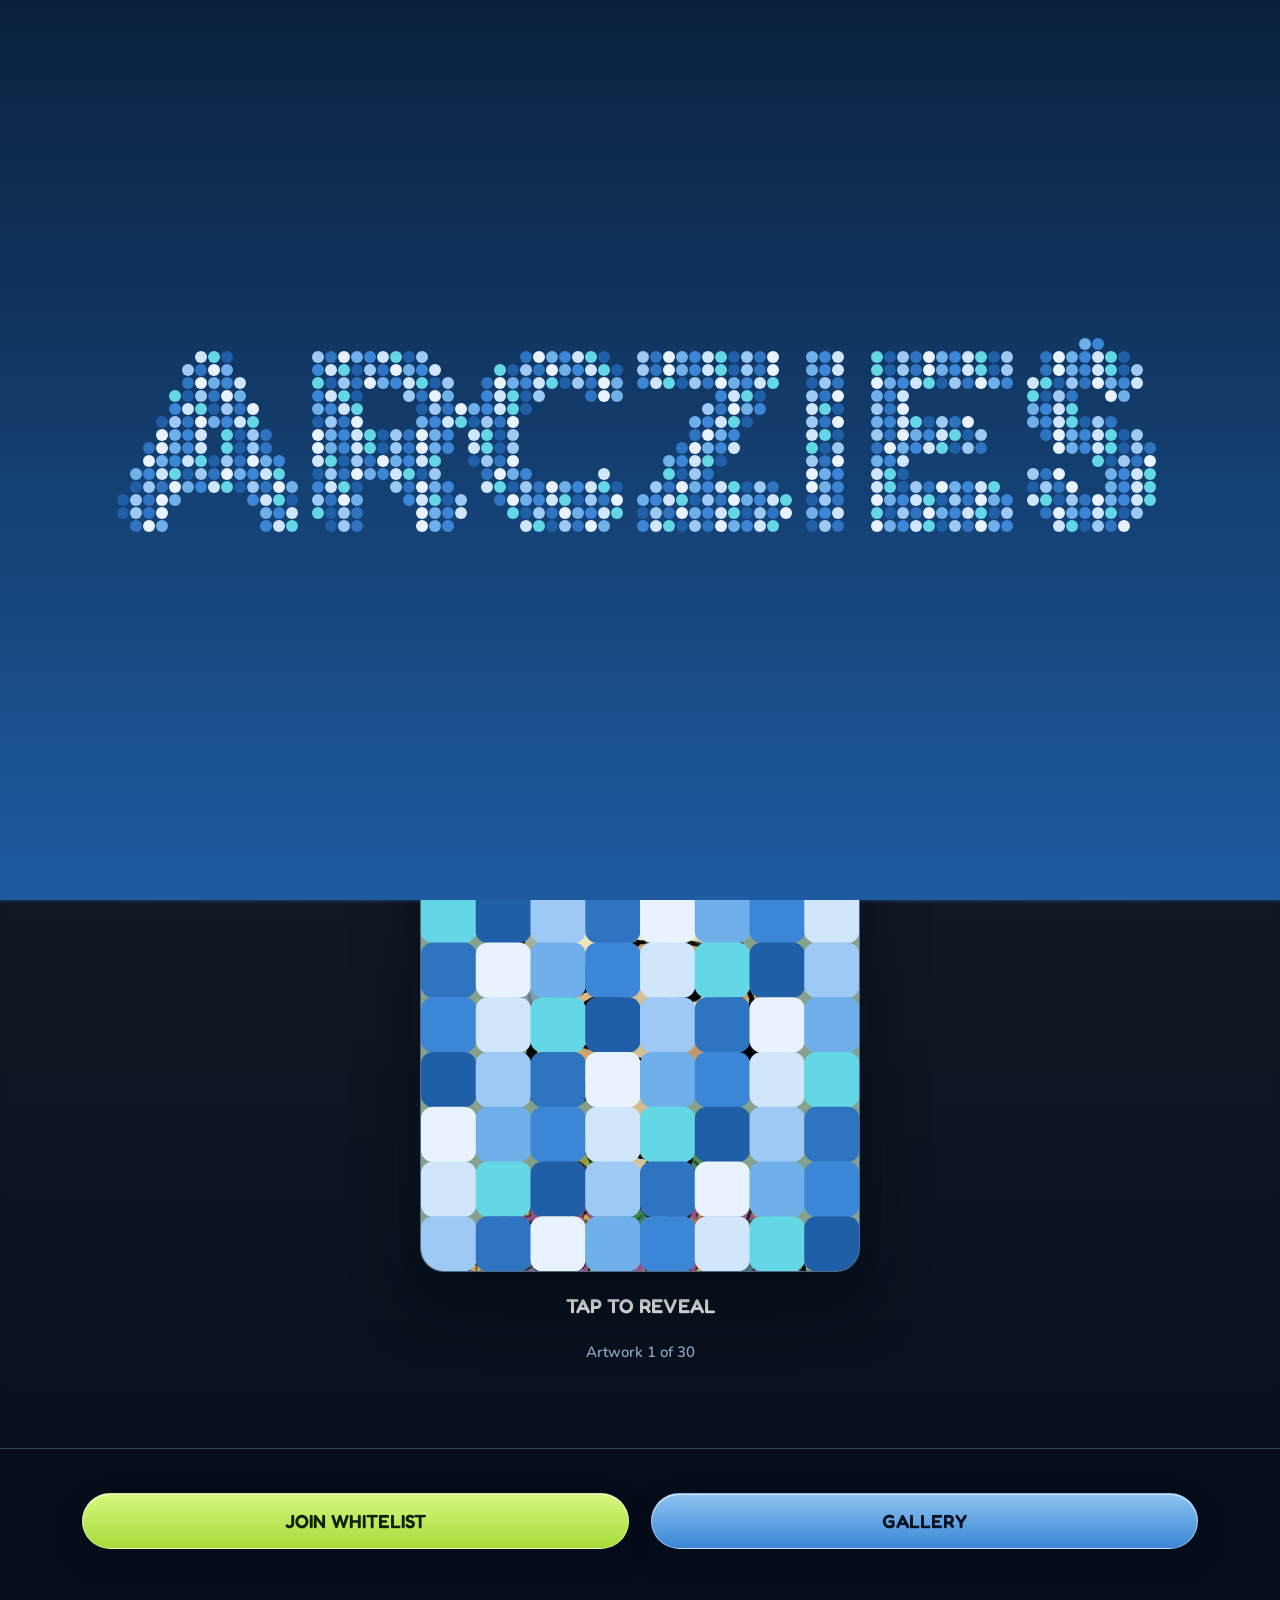
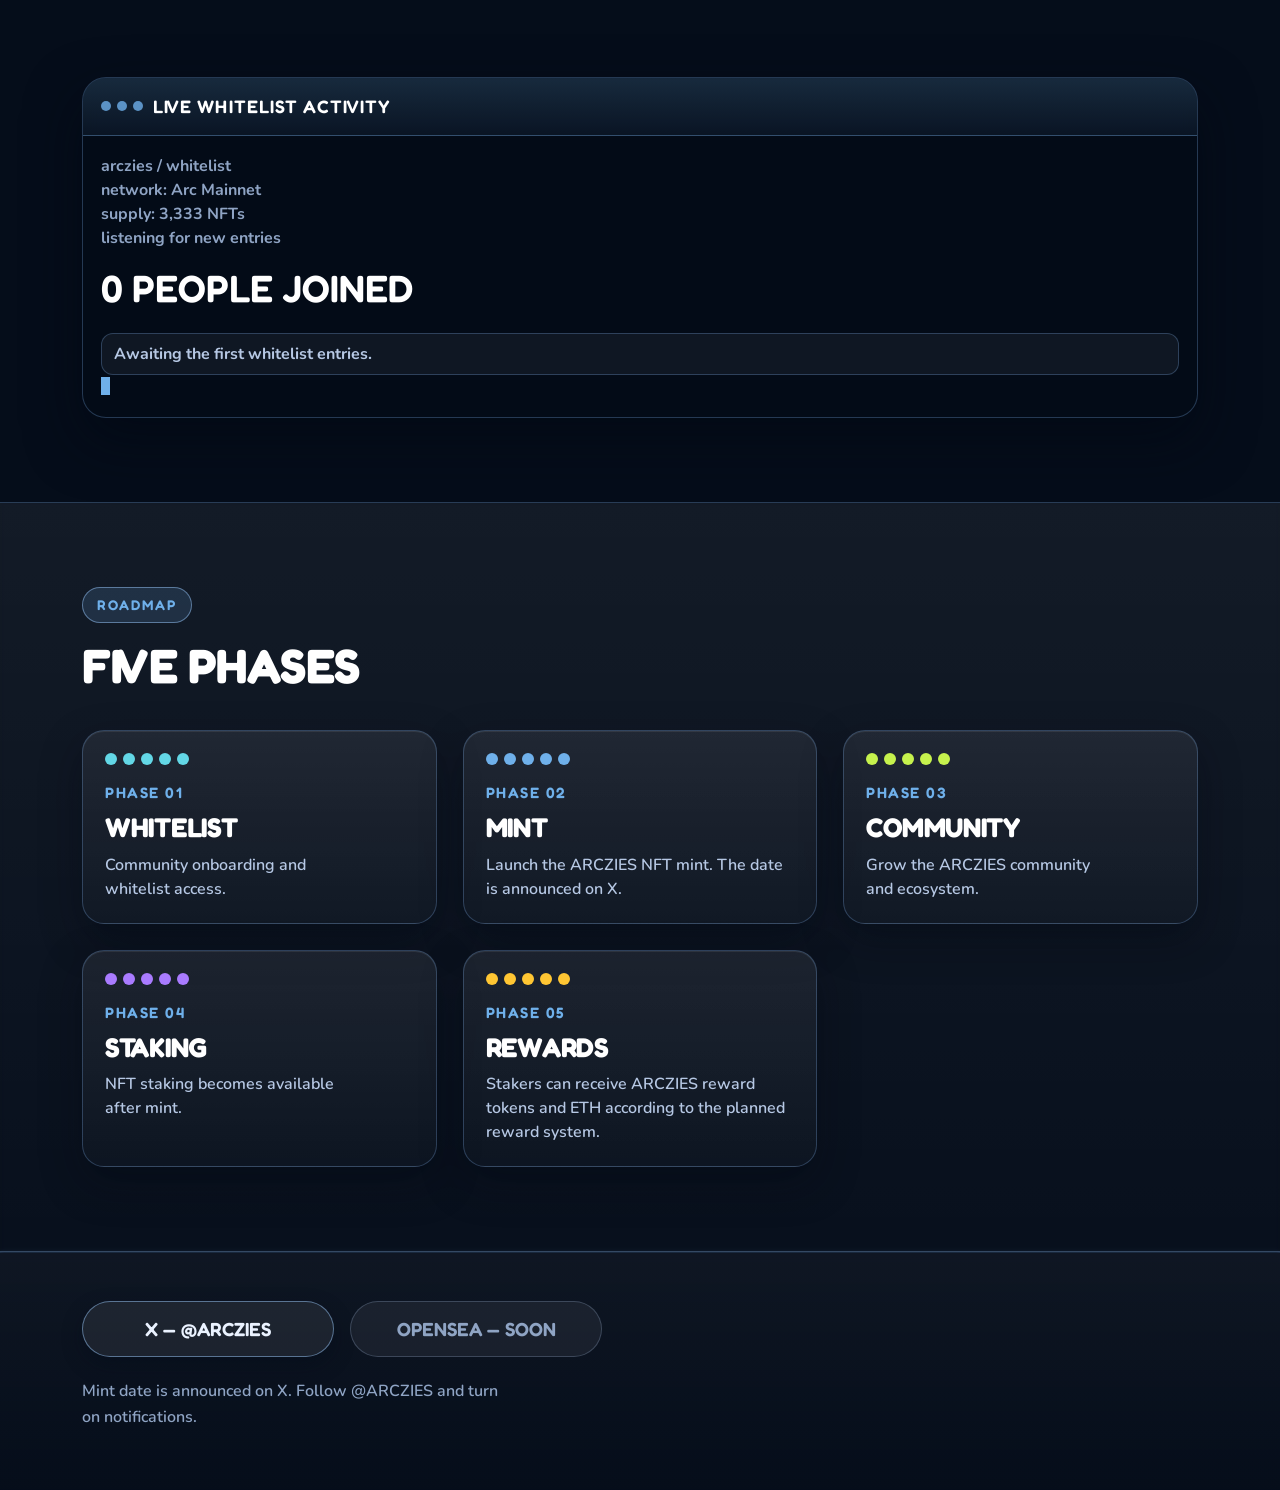
==== index.html @ 2c21be5a "Add files via upload" ====
<!DOCTYPE html>
<html lang="en">
<head>
<meta charset="utf-8">
<meta name="viewport" content="width=device-width, initial-scale=1">
<title>ARCZIES — 3,333 NFTs on Arc Mainnet</title>
<meta name="description" content="ARCZIES is a 3,333-piece hand-drawn character NFT collection on Arc Mainnet. Join the whitelist before mint.">
<meta property="og:title" content="ARCZIES — 3,333 NFTs on Arc Mainnet">
<meta property="og:description" content="A 3,333-piece hand-drawn character NFT collection on Arc Mainnet. Whitelist open now.">
<meta property="og:type" content="website">
<meta name="twitter:card" content="summary_large_image">
<meta name="twitter:title" content="ARCZIES — 3,333 NFTs on Arc Mainnet">
<meta name="twitter:description" content="A 3,333-piece hand-drawn character NFT collection on Arc Mainnet. Whitelist open now.">
<link rel="icon" href="assets/icons/favicon.svg" type="image/svg+xml">
<link rel="preconnect" href="https://fonts.googleapis.com">
<link rel="preconnect" href="https://fonts.gstatic.com" crossorigin>
<link href="https://fonts.googleapis.com/css2?family=Fredoka:wght@500;600;700&family=Nunito:wght@600;700;800&display=swap" rel="stylesheet">
<link rel="stylesheet" href="css/style.css">
</head>
<body data-base="">

<div id="intro" aria-hidden="true"><canvas></canvas></div>

<header class="topbar">
  <span class="brand"><img class="arc-logo" src="assets/images/arc-logo.png" width="400" height="400" alt="" style="width:26px">ARCZIES</span>
  <button class="menu-btn" id="menu-btn" type="button" aria-expanded="false" aria-controls="menu-panel" aria-label="Open menu">
    <span></span><span></span><span></span>
  </button>
</header>
<div class="rainbow-strip" aria-hidden="true"><i></i><i></i><i></i><i></i><i></i><i></i><i></i></div>

<div class="menu-panel" id="menu-panel" role="dialog" aria-modal="true" aria-label="Site menu">
  <div class="menu-card">
    <header>
      <span>MENU</span>
      <button class="menu-close" id="menu-close" type="button">CLOSE</button>
    </header>
    <nav class="menu-list">
      <a class="menu-link" href="whitelist/">WHITELIST <span class="tag">OPEN</span></a>
      <a class="menu-link" href="gallery/">GALLERY <span class="tag">VIEW</span></a>
      <a class="menu-link menu-link--locked" id="menu-staking" href="staking/">STAKING <span class="tag">LOCKED</span></a>
    </nav>
  </div>
</div>

<main>
  <!-- HERO / PROJECT INFO -->
  <section class="section hero">
    <div class="wrap">
      <p class="eyebrow">HAND-DRAWN CHARACTER NFTS</p>
      <img class="arc-logo arc-logo--hero" src="assets/images/arc-logo.png" width="400" height="400" alt="Arc network logo">
      <h1 class="h1">ARCZIES</h1>
      <p class="body-text lede">3,333 hand-drawn characters living on Arc Mainnet. Whitelist is open now — complete four social tasks and submit your wallet before mint.</p>

      <div class="info-grid">
        <div class="info-cell"><div class="k">Collection</div><div class="v">ARCZIES</div></div>
        <div class="info-cell"><div class="k">Supply</div><div class="v">3,333 NFTs</div></div>
        <div class="info-cell"><div class="k">Network</div><div class="v arc-chip"><img class="arc-logo" src="assets/images/arc-logo.png" width="400" height="400" alt="Arc network logo"><span>Arc Mainnet</span></div></div>
        <div class="info-cell"><div class="k">Category</div><div class="v">NFT Collection</div></div>
      </div>
    </div>
  </section>

  <!-- NFT REVEAL -->
  <section class="section band band--cyan">
    <div class="wrap">
      <div class="reveal-wrap">
        <p class="eyebrow" style="margin-bottom:0">MEET AN ARCZIE</p>
        <button class="reveal-stage" id="reveal-stage" type="button" aria-label="Reveal an ARCZIES artwork">
          <img id="reveal-img" alt="ARCZIES character artwork">
          <canvas id="reveal-canvas" aria-hidden="true"></canvas>
        </button>
        <p class="reveal-hint" id="reveal-hint">TAP TO REVEAL</p>
        <p class="reveal-count" id="reveal-count"></p>
      </div>
    </div>
  </section>

  <!-- MAIN ACTIONS -->
  <section class="section section--tight">
    <div class="wrap">
      <div class="btn-row">
        <a class="btn btn--purple" href="whitelist/">JOIN WHITELIST</a>
        <a class="btn" href="gallery/">GALLERY</a>
      </div>
    </div>
  </section>

  <!-- LIVE TERMINAL -->
  <section class="section">
    <div class="wrap">
      <div class="terminal">
        <div class="terminal__bar">
          <span class="dots" aria-hidden="true"><i></i><i></i><i></i></span>
          <span>LIVE WHITELIST ACTIVITY</span>
        </div>
        <div class="terminal__body" id="terminal-body">
          <div id="term-boot"></div>
          <p class="terminal__count" id="term-count" role="status">0 PEOPLE JOINED</p>
          <ul class="terminal__feed" id="term-feed"></ul>
          <span class="caret" aria-hidden="true"></span>
        </div>
      </div>
    </div>
  </section>

  <!-- ROADMAP -->
  <section class="section band band--lime">
    <div class="wrap">
      <p class="eyebrow">ROADMAP</p>
      <h2 class="h2" style="margin-bottom:clamp(24px,4vw,38px)">FIVE PHASES</h2>

      <div class="roadmap-grid">
        <article class="phase">
          <div class="phase__blocks" aria-hidden="true"><i></i><i></i><i></i><i></i><i></i></div>
          <p class="phase__no">PHASE 01</p>
          <h3 class="phase__title">WHITELIST</h3>
          <p class="phase__text">Community onboarding and whitelist access.</p>
        </article>
        <article class="phase">
          <div class="phase__blocks" aria-hidden="true"><i></i><i></i><i></i><i></i><i></i></div>
          <p class="phase__no">PHASE 02</p>
          <h3 class="phase__title">MINT</h3>
          <p class="phase__text">Launch the ARCZIES NFT mint. The date is announced on X.</p>
        </article>
        <article class="phase">
          <div class="phase__blocks" aria-hidden="true"><i></i><i></i><i></i><i></i><i></i></div>
          <p class="phase__no">PHASE 03</p>
          <h3 class="phase__title">COMMUNITY</h3>
          <p class="phase__text">Grow the ARCZIES community and ecosystem.</p>
        </article>
        <article class="phase">
          <div class="phase__blocks" aria-hidden="true"><i></i><i></i><i></i><i></i><i></i></div>
          <p class="phase__no">PHASE 04</p>
          <h3 class="phase__title">STAKING</h3>
          <p class="phase__text">NFT staking becomes available after mint.</p>
        </article>
        <article class="phase">
          <div class="phase__blocks" aria-hidden="true"><i></i><i></i><i></i><i></i><i></i></div>
          <p class="phase__no">PHASE 05</p>
          <h3 class="phase__title">REWARDS</h3>
          <p class="phase__text">Stakers can receive ARCZIES reward tokens and ETH according to the planned reward system.</p>
        </article>
      </div>
    </div>
  </section>
</main>

<footer class="footer">
  <div class="wrap">
    <div class="footer__links">
      <a class="btn btn--ghost" data-link="x-profile" href="https://x.com/ARCZIES" target="_blank" rel="noopener">X — @ARCZIES</a>
      <a class="btn btn--ghost" data-link="opensea" href="#" role="button" aria-disabled="true">OPENSEA — SOON</a>
    </div>
    <p class="footer__note">Mint date is announced on X. Follow @ARCZIES and turn on notifications.</p>
  </div>
</footer>

<div id="toast-layer" aria-live="polite"></div>
<script src="js/main.js"></script>
</body>
</html>
---- css/style.css ----
/* ==========================================================================
   ARCZIES — Arc-inspired navy/blue design system
   ========================================================================== */

:root{
  /* Arc network blues (sampled from the Arc reference) */
  --navy-900:#050d1a;
  --navy-800:#08172c;
  --navy-700:#0a2342;
  --navy-600:#0e3157;
  --navy-500:#14427a;
  --blue-400:#1f5fa8;
  --blue-300:#3b86d6;
  --blue-200:#6fb0ea;

  --ink:#eaf2ff;
  --ink-soft:#b6c8e4;
  --ink-dim:#8fa4c4;

  --panel:rgba(10,29,54,.72);
  --edge:rgba(126,176,235,.28);
  --edge-strong:rgba(150,196,245,.5);

  --lime:#c6f24d;
  --pink:#ff7bb0;
  --cyan:#63d7e6;
  --sun:#ffc633;
  --tangerine:#ff8a3d;
  --grape:#a97bff;
  --tomato:#ff5b4a;
  --leaf:#4fc07a;

  --line:2px;
  --radius:20px;

  --font-display:"Fredoka","Baloo 2",system-ui,sans-serif;
  --font-body:"Nunito",system-ui,sans-serif;
}

*,*::before,*::after{box-sizing:border-box}
html{-webkit-text-size-adjust:100%}
html,body{margin:0;padding:0;max-width:100%;overflow-x:hidden}

html{
  background:var(--navy-900);
}

body{
  position:relative;
  min-height:100%;
  color:var(--ink);
  font-family:var(--font-body);
  font-size:17px;
  line-height:1.6;
  font-weight:600;
  background:
    radial-gradient(120% 70% at 50% 108%, rgba(111,176,234,.34) 0%, rgba(31,95,168,.18) 38%, rgba(10,35,66,0) 68%),
    radial-gradient(90% 55% at 12% -8%, rgba(20,66,122,.45) 0%, rgba(8,23,44,0) 62%),
    linear-gradient(180deg, var(--navy-900) 0%, var(--navy-800) 26%, var(--navy-700) 52%, var(--navy-600) 74%, var(--navy-500) 100%);
  background-attachment:fixed;
  background-repeat:no-repeat;
}

img{max-width:100%;display:block}

a{color:var(--blue-200);text-decoration:none}
a:hover{color:var(--ink)}

h1,h2,h3,h4{
  margin:0;
  font-family:var(--font-display);
  font-weight:700;
  line-height:1.1;
  letter-spacing:-.01em;
  color:#fff;
  text-wrap:pretty;
  overflow-wrap:break-word;
}
p{margin:0;text-wrap:pretty;overflow-wrap:break-word}

:focus-visible{outline:var(--line) solid var(--blue-200);outline-offset:3px}

.sr-only{position:absolute;width:1px;height:1px;margin:-1px;padding:0;overflow:hidden;clip:rect(0 0 0 0);white-space:nowrap;border:0}

/* ---------- layout ---------- */

.wrap{width:100%;max-width:1180px;margin:0 auto;padding:0 clamp(16px,4vw,32px)}
.section{padding:clamp(40px,7vw,84px) 0}
.section--tight{padding:clamp(26px,4vw,44px) 0}

/* bands become soft depth layers rather than flat color blocks */
.band{
  border-top:1px solid var(--edge);
  border-bottom:1px solid var(--edge);
  background:linear-gradient(180deg, rgba(255,255,255,.05), rgba(255,255,255,.01));
  backdrop-filter:blur(2px);
}
.band--lime,.band--cyan,.band--sun,.band--pink{background:linear-gradient(180deg, rgba(255,255,255,.06), rgba(255,255,255,.015))}

.eyebrow{
  display:inline-block;
  font-family:var(--font-display);
  font-size:clamp(12px,2.6vw,14px);
  letter-spacing:.14em;
  text-transform:uppercase;
  background:rgba(111,176,234,.16);
  border:1px solid var(--edge-strong);
  color:var(--blue-200);
  padding:6px 14px;
  border-radius:999px;
  margin-bottom:16px;
}

.h1{font-size:clamp(40px,11vw,96px);line-height:.95}
.h2{font-size:clamp(26px,6vw,48px)}
.h3{font-size:clamp(19px,3.6vw,26px)}

.body-text{font-size:clamp(17px,2.4vw,21px);line-height:1.55;font-weight:600;color:var(--ink-soft)}

/* ---------- surface primitives ---------- */

.panel{
  background:var(--panel);
  border:1px solid var(--edge);
  border-radius:var(--radius);
  box-shadow:0 18px 44px rgba(3,10,22,.5), inset 0 1px 0 rgba(255,255,255,.07);
  padding:clamp(18px,3.4vw,30px);
  backdrop-filter:blur(8px);
}
.panel--grape{border-color:rgba(169,123,255,.4)}
.panel--ink{background:rgba(5,13,26,.8)}

.btn{
  display:inline-flex;
  align-items:center;
  justify-content:center;
  gap:10px;
  min-height:56px;
  width:100%;
  max-width:100%;
  padding:14px 20px;
  font-family:var(--font-display);
  font-size:clamp(15px,3.2vw,19px);
  line-height:1.25;
  text-align:center;
  color:#06121f;
  background:linear-gradient(180deg,#8ec4f2,#3b86d6);
  border:1px solid rgba(255,255,255,.4);
  border-radius:999px;
  box-shadow:0 10px 24px rgba(4,12,26,.45), inset 0 1px 0 rgba(255,255,255,.55);
  cursor:pointer;
  transition:transform .14s ease, box-shadow .14s ease, filter .14s ease;
  word-break:break-word;
}
.btn:hover{transform:translateY(-2px);box-shadow:0 14px 30px rgba(4,12,26,.55), inset 0 1px 0 rgba(255,255,255,.6);color:#06121f;filter:brightness(1.06)}
.btn:active{transform:translateY(0);box-shadow:0 6px 16px rgba(4,12,26,.5)}

.btn--purple{background:linear-gradient(180deg,#d7f77e,#a7db3c);color:#12210a}
.btn--purple:hover{color:#12210a}

.btn--ghost{
  background:rgba(255,255,255,.07);
  color:var(--ink);
  border:1px solid var(--edge-strong);
  box-shadow:0 8px 20px rgba(4,12,26,.35);
}
.btn--ghost:hover{color:#fff;background:rgba(255,255,255,.12)}

.btn--small{min-height:46px;font-size:clamp(13px,2.6vw,15px);padding:10px 16px}

.btn[disabled],.btn[aria-disabled="true"]{
  background:rgba(255,255,255,.06);
  color:var(--ink-dim);
  border-color:rgba(143,164,196,.3);
  box-shadow:none;
  cursor:not-allowed;
}
.btn[disabled]:hover,.btn[aria-disabled="true"]:hover{transform:none;color:var(--ink-dim);filter:none;box-shadow:none}

.btn-row{display:grid;gap:clamp(16px,3vw,22px);grid-template-columns:1fr}
@media (min-width:640px){.btn-row{grid-template-columns:1fr 1fr}}

.field{display:flex;flex-direction:column;gap:8px;margin-bottom:18px}
.field label{font-family:var(--font-display);font-size:clamp(14px,2.6vw,16px);letter-spacing:.02em;color:#fff}
.field input{
  width:100%;min-height:56px;padding:12px 16px;
  font-family:var(--font-body);font-size:17px;font-weight:700;
  color:var(--ink);background:rgba(4,12,24,.6);
  border:1px solid var(--edge);border-radius:14px;
}
.field input:focus{background:rgba(4,12,24,.8);outline:none;border-color:var(--blue-300);box-shadow:0 0 0 3px rgba(59,134,214,.25)}
.field input::placeholder{color:#7890b0;font-weight:600}
.field .hint{font-size:15px;line-height:1.4;color:var(--ink-dim)}
.field .err{font-size:16px;font-weight:700;color:#ff8f84}

/* accent strip — Arc blues with a single warm spark */
.rainbow-strip{display:flex;height:4px;width:100%}
.rainbow-strip i{flex:1}
.rainbow-strip i:nth-child(1){background:var(--navy-700)}
.rainbow-strip i:nth-child(2){background:var(--navy-600)}
.rainbow-strip i:nth-child(3){background:var(--navy-500)}
.rainbow-strip i:nth-child(4){background:var(--blue-400)}
.rainbow-strip i:nth-child(5){background:var(--blue-300)}
.rainbow-strip i:nth-child(6){background:var(--blue-200)}
.rainbow-strip i:nth-child(7){background:#cfe6fb}

/* ---------- Arc network logo ---------- */

.arc-logo{
  width:clamp(30px,5vw,42px);
  height:auto;
  aspect-ratio:1/1;
  object-fit:contain;
  flex:0 0 auto;
}
.arc-logo--hero{width:clamp(52px,8vw,72px);margin-bottom:14px}
.arc-chip{display:flex;align-items:center;gap:12px}

/* ---------- intro ---------- */

#intro{
  position:fixed;inset:0;z-index:9999;
  background:linear-gradient(180deg,var(--navy-900),var(--navy-600));
}
#intro canvas{display:block;width:100%;height:100%}
#intro.is-done{opacity:0;pointer-events:none;transition:opacity .4s ease}
body.intro-lock{overflow:hidden}

/* ---------- menu ---------- */

.topbar{
  position:sticky;top:0;z-index:60;
  display:flex;align-items:center;justify-content:space-between;gap:12px;
  padding:clamp(12px,2.4vw,18px) clamp(16px,4vw,32px);
  background:rgba(5,13,26,.72);
  border-bottom:1px solid var(--edge);
  backdrop-filter:blur(10px);
}
.brand{
  display:flex;align-items:center;gap:10px;
  font-family:var(--font-display);
  font-size:clamp(17px,3.4vw,22px);
  letter-spacing:.06em;
  color:#fff;
}
.brand:hover{color:#fff}
.menu-btn{
  display:flex;flex-direction:column;justify-content:center;gap:5px;
  padding:0 14px;width:auto;min-height:48px;
  background:rgba(255,255,255,.08);
  border:1px solid var(--edge-strong);
  border-radius:14px;
  cursor:pointer;
  transition:background .14s ease, transform .14s ease;
}
.menu-btn span{display:block;width:24px;height:3px;background:var(--ink);border-radius:4px}
.menu-btn:hover{background:rgba(255,255,255,.16);transform:translateY(-1px)}

.menu-panel{
  position:fixed;inset:0;z-index:200;display:none;
  background:rgba(3,9,18,.82);
  backdrop-filter:blur(6px);
  padding:clamp(16px,5vw,40px);overflow-y:auto;
}
.menu-panel.is-open{display:flex;align-items:flex-start;justify-content:center}
.menu-card{
  width:100%;max-width:420px;
  margin-top:clamp(20px,8vh,80px);
  background:linear-gradient(180deg,rgba(14,49,87,.96),rgba(8,23,44,.96));
  border:1px solid var(--edge-strong);
  border-radius:24px;
  box-shadow:0 30px 70px rgba(2,7,16,.6);
  overflow:hidden;
  animation:menuIn .2s ease both;
}
@keyframes menuIn{from{transform:translateY(-14px) scale(.98);opacity:0}to{transform:none;opacity:1}}
.menu-card header{
  display:flex;align-items:center;justify-content:space-between;gap:12px;
  padding:16px 18px;
  background:rgba(255,255,255,.06);
  border-bottom:1px solid var(--edge);
  font-family:var(--font-display);font-size:18px;letter-spacing:.1em;color:#fff;
}
.menu-close{
  background:rgba(255,255,255,.1);color:var(--ink);
  border:1px solid var(--edge-strong);border-radius:999px;
  font-family:var(--font-display);font-size:14px;padding:8px 14px;min-height:42px;
  cursor:pointer;width:auto;
}
.menu-close:hover{background:rgba(255,255,255,.2)}
.menu-list{display:flex;flex-direction:column;gap:14px;padding:18px}
.menu-link{
  display:flex;align-items:center;justify-content:space-between;gap:12px;
  width:100%;min-height:58px;padding:14px 18px;
  font-family:var(--font-display);font-size:clamp(17px,3.4vw,20px);
  background:rgba(255,255,255,.06);color:#fff;
  border:1px solid var(--edge);border-radius:16px;
  cursor:pointer;text-align:left;
  transition:transform .14s ease, background .14s ease, border-color .14s ease;
}
.menu-link:hover{color:#fff;transform:translateY(-2px);background:rgba(111,176,234,.18);border-color:var(--edge-strong)}
.menu-link .tag{font-family:var(--font-body);font-size:13px;font-weight:800;letter-spacing:.1em;color:var(--ink-dim)}
.menu-link--locked{background:rgba(255,255,255,.03);color:var(--ink-dim);border-color:rgba(143,164,196,.22)}
.menu-link--locked:hover{background:rgba(255,255,255,.05);color:var(--ink-dim);transform:none}

/* ---------- toast ---------- */

#toast-layer{
  position:fixed;z-index:900;left:0;right:0;bottom:0;
  display:flex;flex-direction:column;align-items:center;gap:10px;
  padding:clamp(12px,3vw,24px);pointer-events:none;
}
.toast{
  width:100%;max-width:520px;
  background:linear-gradient(180deg,rgba(14,49,87,.97),rgba(6,17,33,.97));
  color:var(--ink);
  border:1px solid var(--edge-strong);border-radius:18px;
  box-shadow:0 20px 50px rgba(2,7,16,.6);
  padding:14px 18px;font-size:16px;line-height:1.4;
  animation:toastIn .2s ease both;
}
.toast strong{font-family:var(--font-display);font-size:15px;display:block;margin-bottom:6px;color:var(--blue-200)}
.toast.is-out{animation:toastOut .22s ease both}
@keyframes toastIn{from{transform:translateY(14px);opacity:0}to{transform:none;opacity:1}}
@keyframes toastOut{to{transform:translateY(10px);opacity:0}}

/* ---------- hero / info ---------- */

.hero{padding-top:clamp(28px,5vw,58px)}
.hero .h1{margin-bottom:18px;text-shadow:0 8px 30px rgba(2,8,18,.5)}
.hero .lede{max-width:54ch}

.info-grid{
  display:grid;gap:clamp(14px,2.4vw,20px);
  grid-template-columns:repeat(auto-fit,minmax(min(100%,210px),1fr));
  margin-top:clamp(26px,4vw,40px);
}
.info-cell{
  border:1px solid var(--edge);border-radius:18px;
  padding:18px;
  background:linear-gradient(180deg,rgba(255,255,255,.07),rgba(255,255,255,.02));
  box-shadow:inset 0 1px 0 rgba(255,255,255,.08);
}
.info-cell .k{font-size:13px;font-weight:800;letter-spacing:.12em;text-transform:uppercase;color:var(--ink-dim);margin-bottom:8px}
.info-cell .v{font-family:var(--font-display);font-size:clamp(19px,3.6vw,24px);color:#fff}

/* ---------- NFT reveal ---------- */

.reveal-wrap{display:flex;flex-direction:column;align-items:center;gap:18px}
.reveal-stage{
  position:relative;width:100%;max-width:440px;aspect-ratio:1/1;
  border:1px solid var(--edge-strong);border-radius:24px;
  box-shadow:0 26px 60px rgba(2,8,18,.6), inset 0 1px 0 rgba(255,255,255,.1);
  background:rgba(4,12,24,.55);cursor:pointer;padding:0;overflow:hidden;
}
.reveal-stage img{
  position:absolute;inset:0;width:100%;height:100%;
  object-fit:contain;
}
.reveal-stage canvas{position:absolute;inset:0;width:100%;height:100%}
.reveal-hint{font-family:var(--font-display);font-size:clamp(16px,3.2vw,20px);text-align:center;color:#fff}
.reveal-count{font-size:15px;color:var(--ink-dim);text-align:center}

/* ---------- terminal ---------- */

.terminal{
  background:rgba(4,12,24,.7);
  border:1px solid var(--edge);border-radius:24px;
  box-shadow:0 22px 54px rgba(2,8,18,.55);
  overflow:hidden;
  backdrop-filter:blur(8px);
}
.terminal__bar{
  display:flex;align-items:center;gap:10px;flex-wrap:wrap;
  padding:14px 18px;
  background:linear-gradient(180deg,rgba(111,176,234,.18),rgba(111,176,234,.06));
  border-bottom:1px solid var(--edge);
  color:#fff;
  font-family:var(--font-display);font-size:clamp(15px,2.8vw,18px);letter-spacing:.06em;
}
.terminal__bar .dots{display:flex;gap:6px}
.terminal__bar .dots i{width:10px;height:10px;border-radius:50%;background:var(--blue-200);opacity:.8}
.terminal__bar span:not(.dots){white-space:nowrap}
.terminal__body{padding:18px;font-size:16px;line-height:1.5;color:var(--ink-soft)}
#term-boot{color:var(--ink-dim);font-weight:700}
.terminal__count{
  font-family:var(--font-display);
  font-size:clamp(22px,5.6vw,38px);
  color:#fff;margin:10px 0 16px;overflow-wrap:break-word;
}
.terminal__feed{list-style:none;margin:0;padding:0;display:flex;flex-direction:column;gap:8px}
.terminal__feed li{
  background:rgba(255,255,255,.05);border:1px solid var(--edge);border-radius:12px;
  padding:8px 12px;overflow-wrap:break-word;font-weight:700;color:var(--ink-soft);
}
.terminal__feed li b{font-family:var(--font-display);font-weight:700;color:var(--blue-200)}
.caret{display:inline-block;width:9px;height:18px;background:var(--blue-200);vertical-align:-3px;animation:blink 1s steps(2,end) infinite}
@keyframes blink{50%{opacity:0}}

/* ---------- roadmap ---------- */

.roadmap-grid{
  display:grid;gap:clamp(18px,3vw,26px);
  grid-template-columns:repeat(auto-fit,minmax(min(100%,270px),1fr));
}
.phase{
  background:linear-gradient(180deg,rgba(255,255,255,.07),rgba(255,255,255,.02));
  border:1px solid var(--edge);border-radius:22px;
  box-shadow:0 16px 40px rgba(2,8,18,.4), inset 0 1px 0 rgba(255,255,255,.08);
  padding:22px;opacity:0;transform:translateY(14px);
}
.phase.is-in{opacity:1;transform:none;transition:opacity .4s ease,transform .4s cubic-bezier(.2,1.3,.4,1)}
.phase__blocks{display:flex;gap:6px;margin-bottom:16px}
.phase__blocks i{width:12px;height:12px;border-radius:50%;background:var(--blue-300)}
.phase.is-in .phase__blocks i{animation:pop .4s cubic-bezier(.2,1.6,.4,1) both}
.phase__blocks i:nth-child(1){animation-delay:.03s}
.phase__blocks i:nth-child(2){animation-delay:.08s}
.phase__blocks i:nth-child(3){animation-delay:.13s}
.phase__blocks i:nth-child(4){animation-delay:.18s}
.phase__blocks i:nth-child(5){animation-delay:.23s}
@keyframes pop{from{transform:scale(0)}to{transform:scale(1)}}
.phase__no{font-family:var(--font-display);font-size:15px;letter-spacing:.1em;color:var(--blue-200);margin-bottom:8px}
.phase__title{font-size:clamp(21px,4vw,27px);margin-bottom:10px}
.phase__text{font-size:16px;line-height:1.5;color:var(--ink-soft)}
.phase:nth-child(5n+1) .phase__blocks i{background:var(--cyan)}
.phase:nth-child(5n+2) .phase__blocks i{background:var(--blue-200)}
.phase:nth-child(5n+3) .phase__blocks i{background:var(--lime)}
.phase:nth-child(5n+4) .phase__blocks i{background:var(--grape)}
.phase:nth-child(5n+5) .phase__blocks i{background:var(--sun)}

/* ---------- footer ---------- */

.footer{
  border-top:1px solid var(--edge);
  padding:clamp(28px,5vw,48px) 0 clamp(34px,6vw,60px);
  background:linear-gradient(180deg,rgba(255,255,255,.04),rgba(5,13,26,.5));
}
.footer__links{display:grid;gap:16px;grid-template-columns:1fr;max-width:520px}
@media (min-width:560px){.footer__links{grid-template-columns:1fr 1fr}}
.footer__note{font-size:16px;color:var(--ink-dim);margin-top:22px;max-width:52ch}

/* ---------- page header (sub pages) ---------- */

.page-head{
  display:flex;align-items:center;justify-content:space-between;gap:14px;flex-wrap:wrap;
  padding:clamp(16px,3vw,24px) 0;
}
.page-head .btn{width:auto}
.page-head .eyebrow{margin:0;white-space:nowrap}
@media (max-width:479px){.page-head .btn{width:100%}}

/* ---------- whitelist ---------- */

.progress{display:flex;gap:8px;flex-wrap:wrap;margin-bottom:10px}
.progress i{
  flex:1 1 36px;height:14px;border-radius:999px;
  background:rgba(255,255,255,.08);border:1px solid var(--edge);
}
.progress i.is-active{background:var(--blue-300);border-color:var(--blue-200)}
.progress i.is-done{background:var(--leaf);border-color:var(--leaf)}
.progress-label{font-size:16px;color:var(--ink-dim);margin-bottom:24px;font-weight:700}

.step{display:none}
.step.is-current{display:block}
.step__no{font-family:var(--font-display);font-size:15px;letter-spacing:.12em;color:var(--blue-200);margin-bottom:10px}
.step__title{font-size:clamp(24px,5vw,36px);margin-bottom:14px}
.step__text{font-size:clamp(16px,2.4vw,19px);line-height:1.5;color:var(--ink-soft);margin-bottom:20px}
.step__text strong{color:#fff}
.step__text ul{margin:10px 0 0;padding-left:22px}
.step__actions{display:grid;gap:14px;grid-template-columns:1fr;margin-top:6px}
@media (min-width:600px){.step__actions{grid-template-columns:1fr 1fr}}

.task-note{
  background:rgba(99,215,230,.12);color:var(--ink);
  border:1px solid rgba(99,215,230,.4);border-radius:14px;
  padding:12px 16px;margin-bottom:20px;font-size:16px;line-height:1.4;font-weight:700;
}

.loadbar{display:flex;gap:6px;margin:18px 0}
.loadbar i{flex:1;height:16px;border-radius:999px;background:rgba(255,255,255,.07);border:1px solid var(--edge)}
.loadbar i.on{background:var(--blue-300);border-color:var(--blue-200)}
.loading-state{display:none;text-align:center}
.loading-state.is-on{display:block}
.loading-state p{font-family:var(--font-display);font-size:clamp(17px,3.2vw,21px);color:#fff}

.done-list{list-style:none;margin:26px 0 0;padding:0;display:flex;flex-direction:column;gap:10px}
.done-list li{font-size:16px;color:var(--ink-soft);display:flex;gap:10px;align-items:baseline;font-weight:700}
.done-list li .mark{font-family:var(--font-display);font-size:15px;color:var(--ink-dim)}
.done-list li.done{color:#fff}
.done-list li.done .mark{color:var(--leaf)}

#success-canvas{
  display:block;width:100%;height:180px;
  border:1px solid var(--edge-strong);border-radius:18px;
  background:var(--navy-700);margin-bottom:22px;
}

/* ---------- gallery ---------- */

.gallery-grid{
  display:grid;gap:clamp(14px,2.6vw,24px);
  grid-template-columns:repeat(auto-fill,minmax(min(100%,150px),1fr));
}
@media (min-width:700px){.gallery-grid{grid-template-columns:repeat(auto-fill,minmax(210px,1fr))}}
.card{
  border:1px solid var(--edge);border-radius:20px;
  background:rgba(255,255,255,.05);overflow:hidden;
  box-shadow:0 14px 34px rgba(2,8,18,.4);
  transition:transform .16s ease, box-shadow .16s ease, border-color .16s ease;
}
.card:hover{transform:translateY(-4px);box-shadow:0 22px 46px rgba(2,8,18,.55);border-color:var(--edge-strong)}
.card__img{aspect-ratio:1/1;background:rgba(4,12,24,.5);border-bottom:1px solid var(--edge)}
.card__img img{width:100%;height:100%;object-fit:contain}
.card__foot{
  display:flex;justify-content:space-between;gap:8px;padding:10px 14px;
  font-size:14px;font-weight:800;letter-spacing:.04em;color:#fff;
}
.card__foot span:last-child{color:var(--ink-dim)}

/* ---------- staking locked ---------- */

.locked{text-align:center;max-width:660px;margin:0 auto}
.lock-blocks{display:flex;justify-content:center;gap:10px;margin-bottom:26px}
.lock-blocks i{
  width:14px;height:14px;border-radius:50%;
  background:var(--blue-300);
  animation:wave 1.4s ease-in-out infinite;
}
.lock-blocks i:nth-child(2){background:var(--blue-200);animation-delay:.1s}
.lock-blocks i:nth-child(3){background:var(--cyan);animation-delay:.2s}
.lock-blocks i:nth-child(4){background:var(--blue-200);animation-delay:.3s}
.lock-blocks i:nth-child(5){background:var(--blue-300);animation-delay:.4s}
.lock-blocks i:nth-child(6){background:var(--blue-400);animation-delay:.5s}
@keyframes wave{50%{transform:translateY(-10px)}}

@media (prefers-reduced-motion:reduce){
  *,*::before,*::after{animation-duration:.01ms !important;animation-iteration-count:1 !important;transition-duration:.01ms !important}
  .phase{opacity:1;transform:none}
}
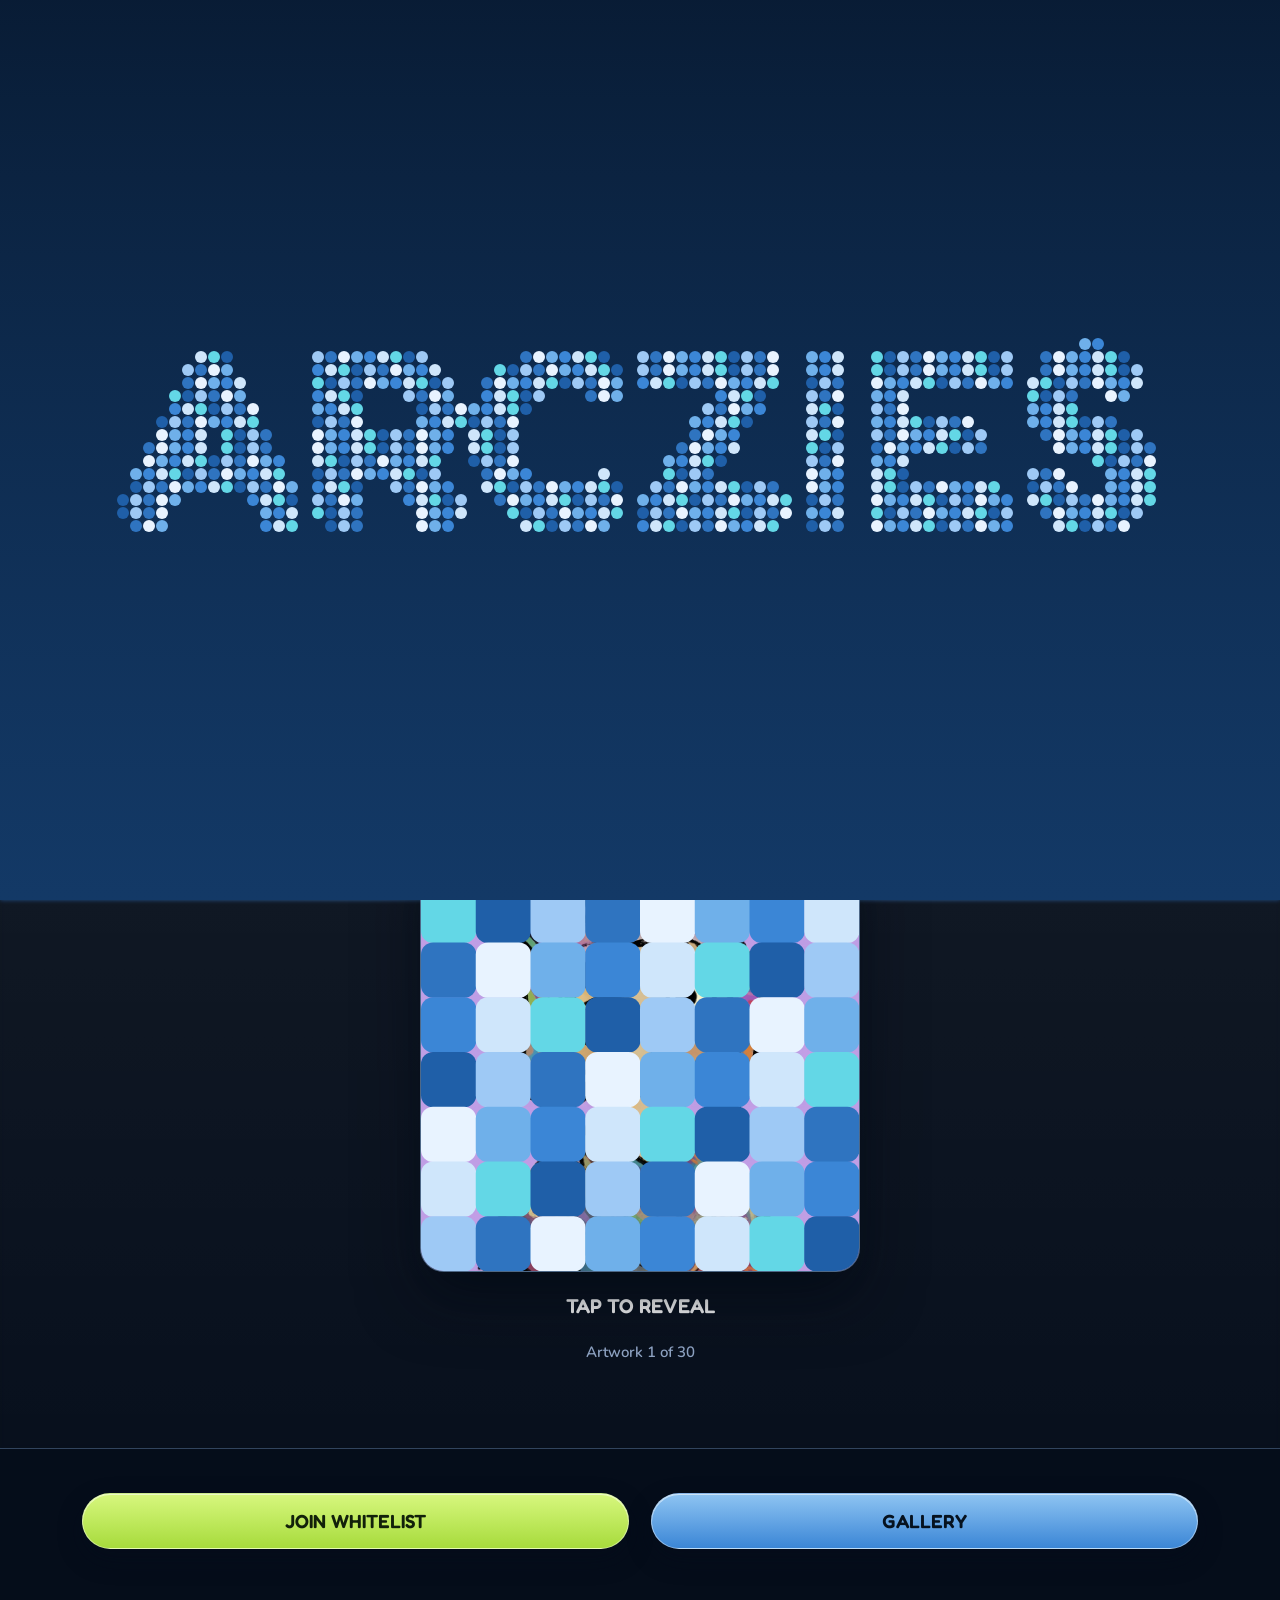
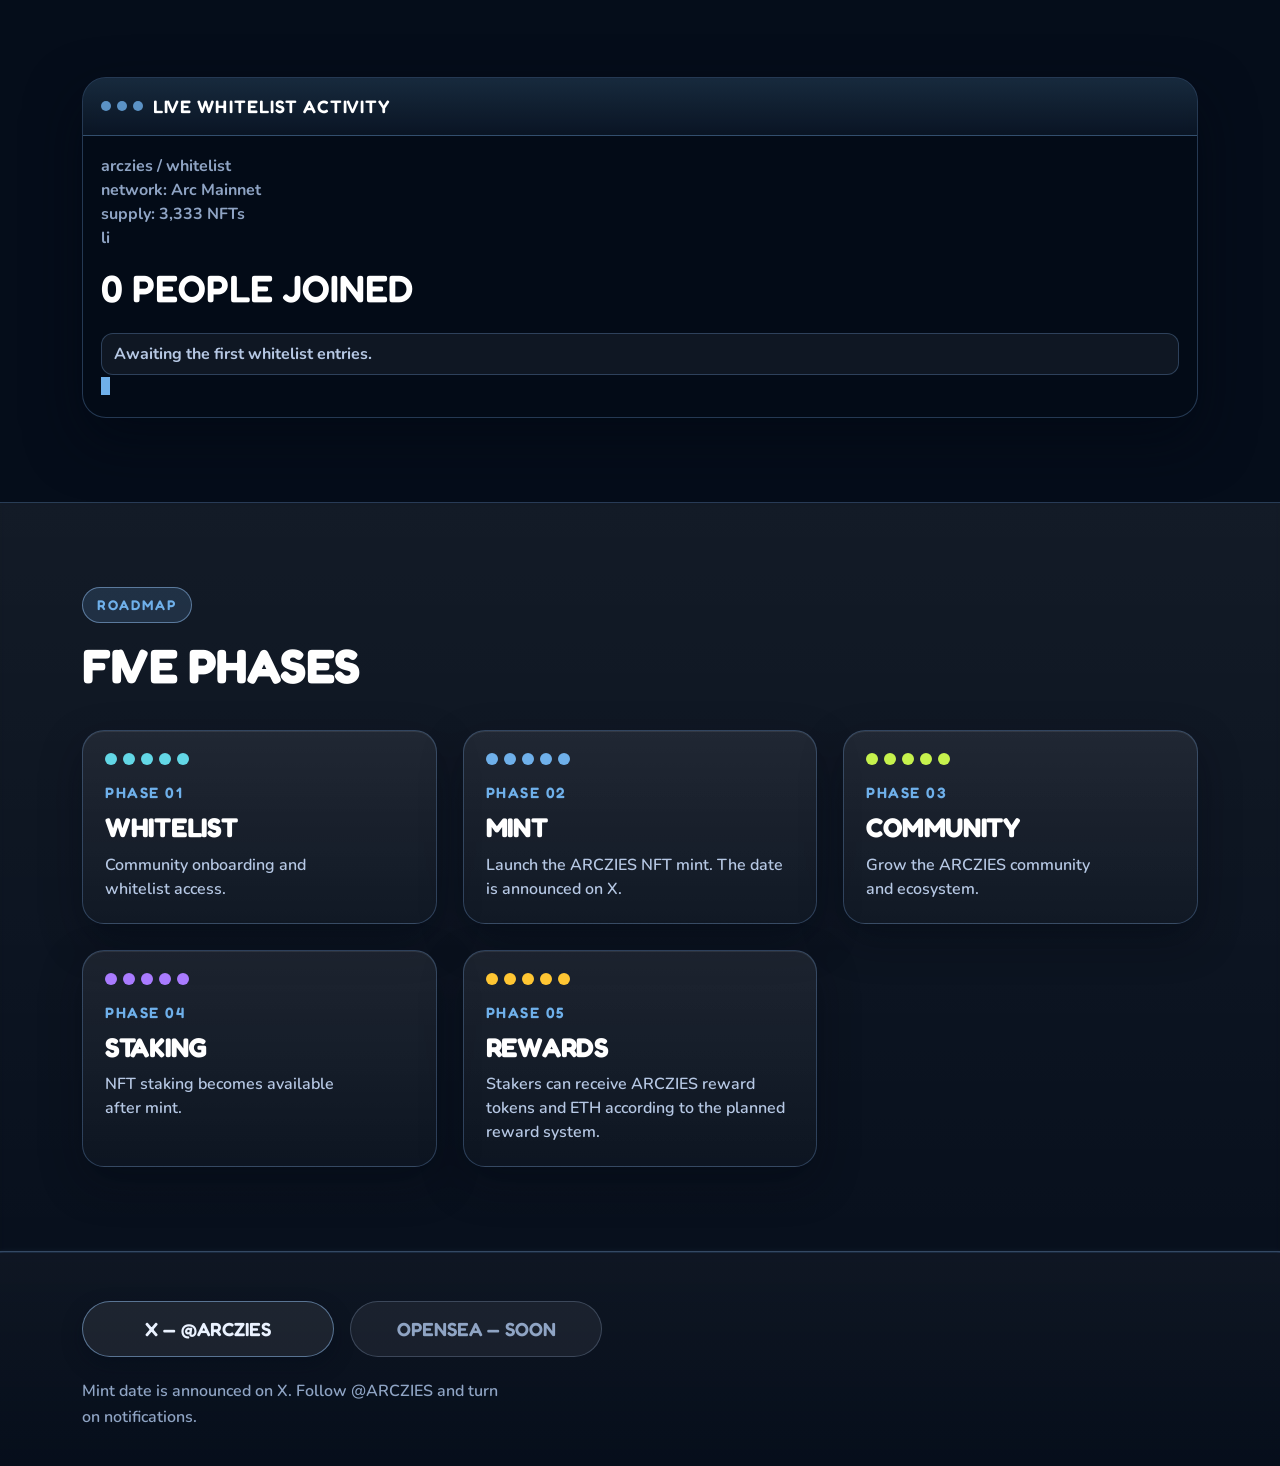
==== commit cdf9c14d: "Update index.html" ====
--- a/index.html
+++ b/index.html
@@ -3,7 +3,7 @@
 <head>
 <meta charset="utf-8">
 <meta name="viewport" content="width=device-width, initial-scale=1">
-<title>ARCZIES — 3,333 NFTs on Arc Mainnet</title>
+<title>ARCZIES 3,333 NFTs on Arc Mainnet</title>
 <meta name="description" content="ARCZIES is a 3,333-piece hand-drawn character NFT collection on Arc Mainnet. Join the whitelist before mint.">
 <meta property="og:title" content="ARCZIES — 3,333 NFTs on Arc Mainnet">
 <meta property="og:description" content="A 3,333-piece hand-drawn character NFT collection on Arc Mainnet. Whitelist open now.">
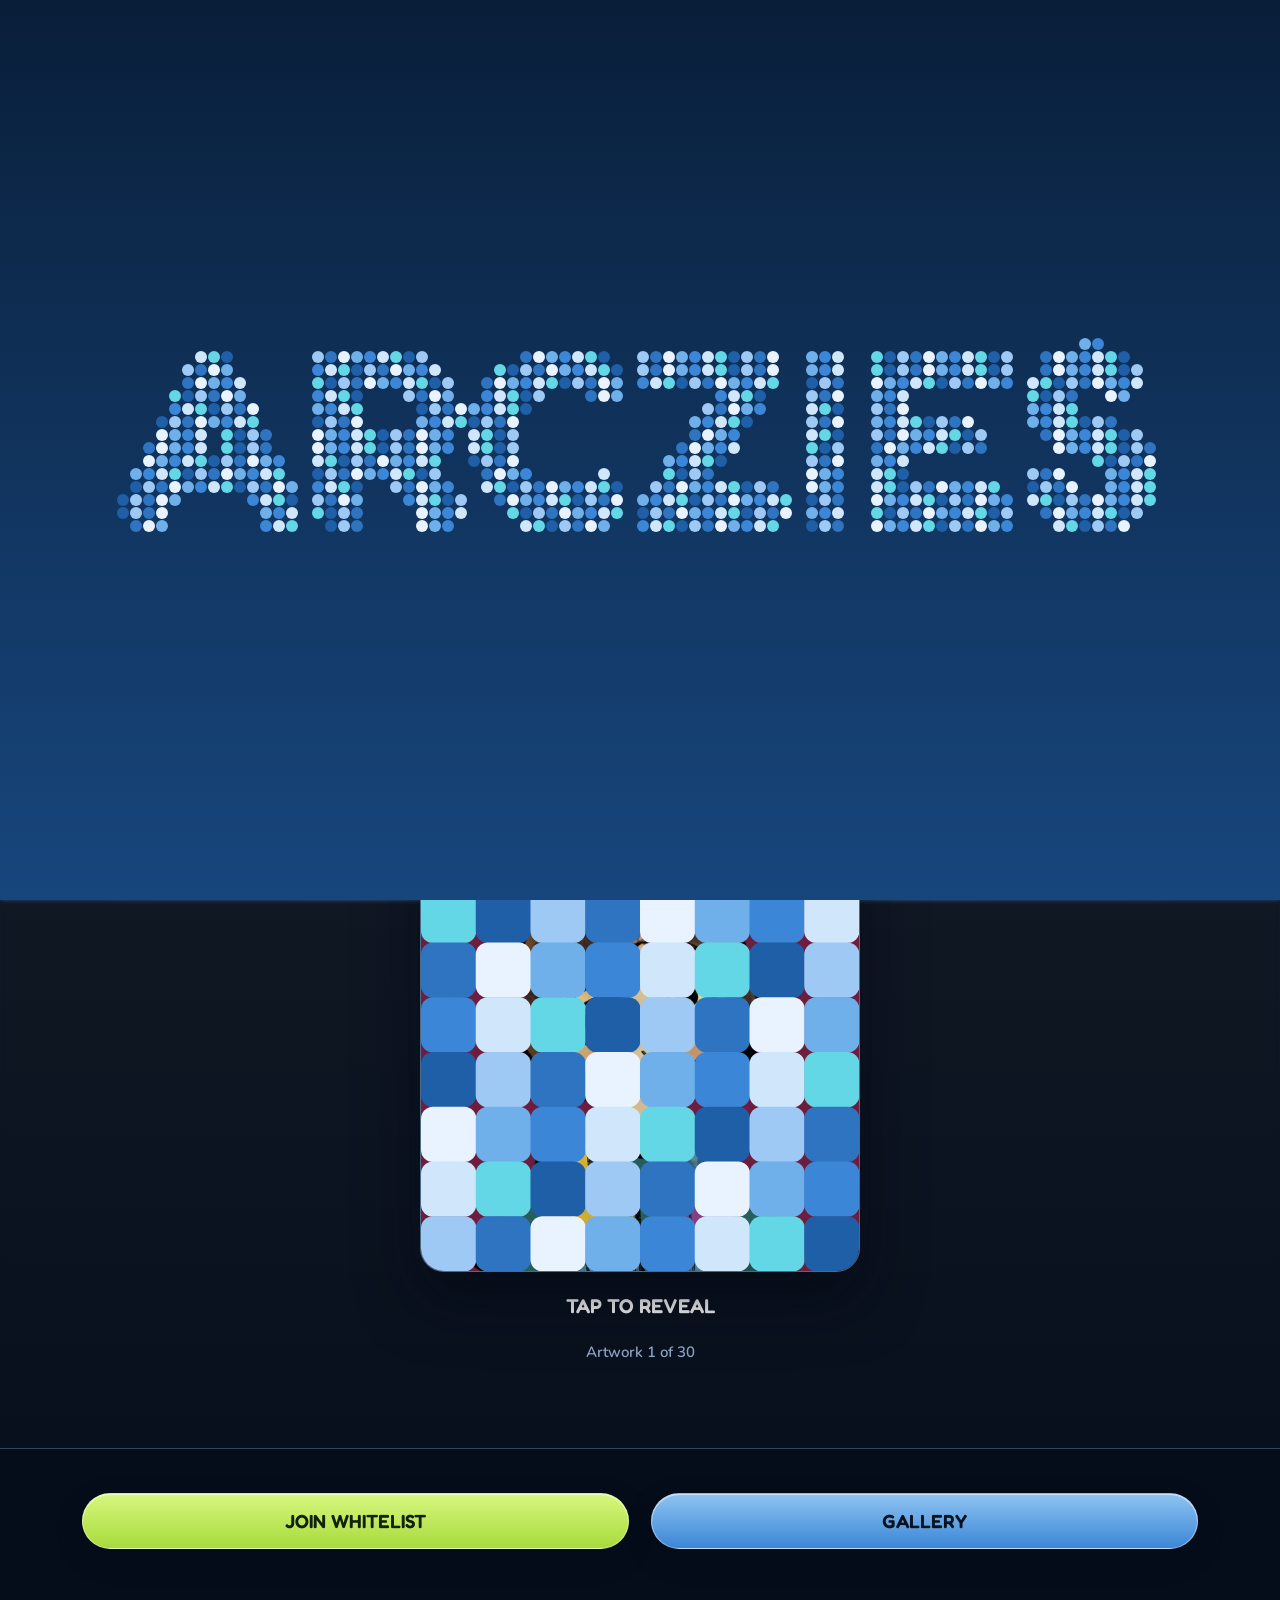
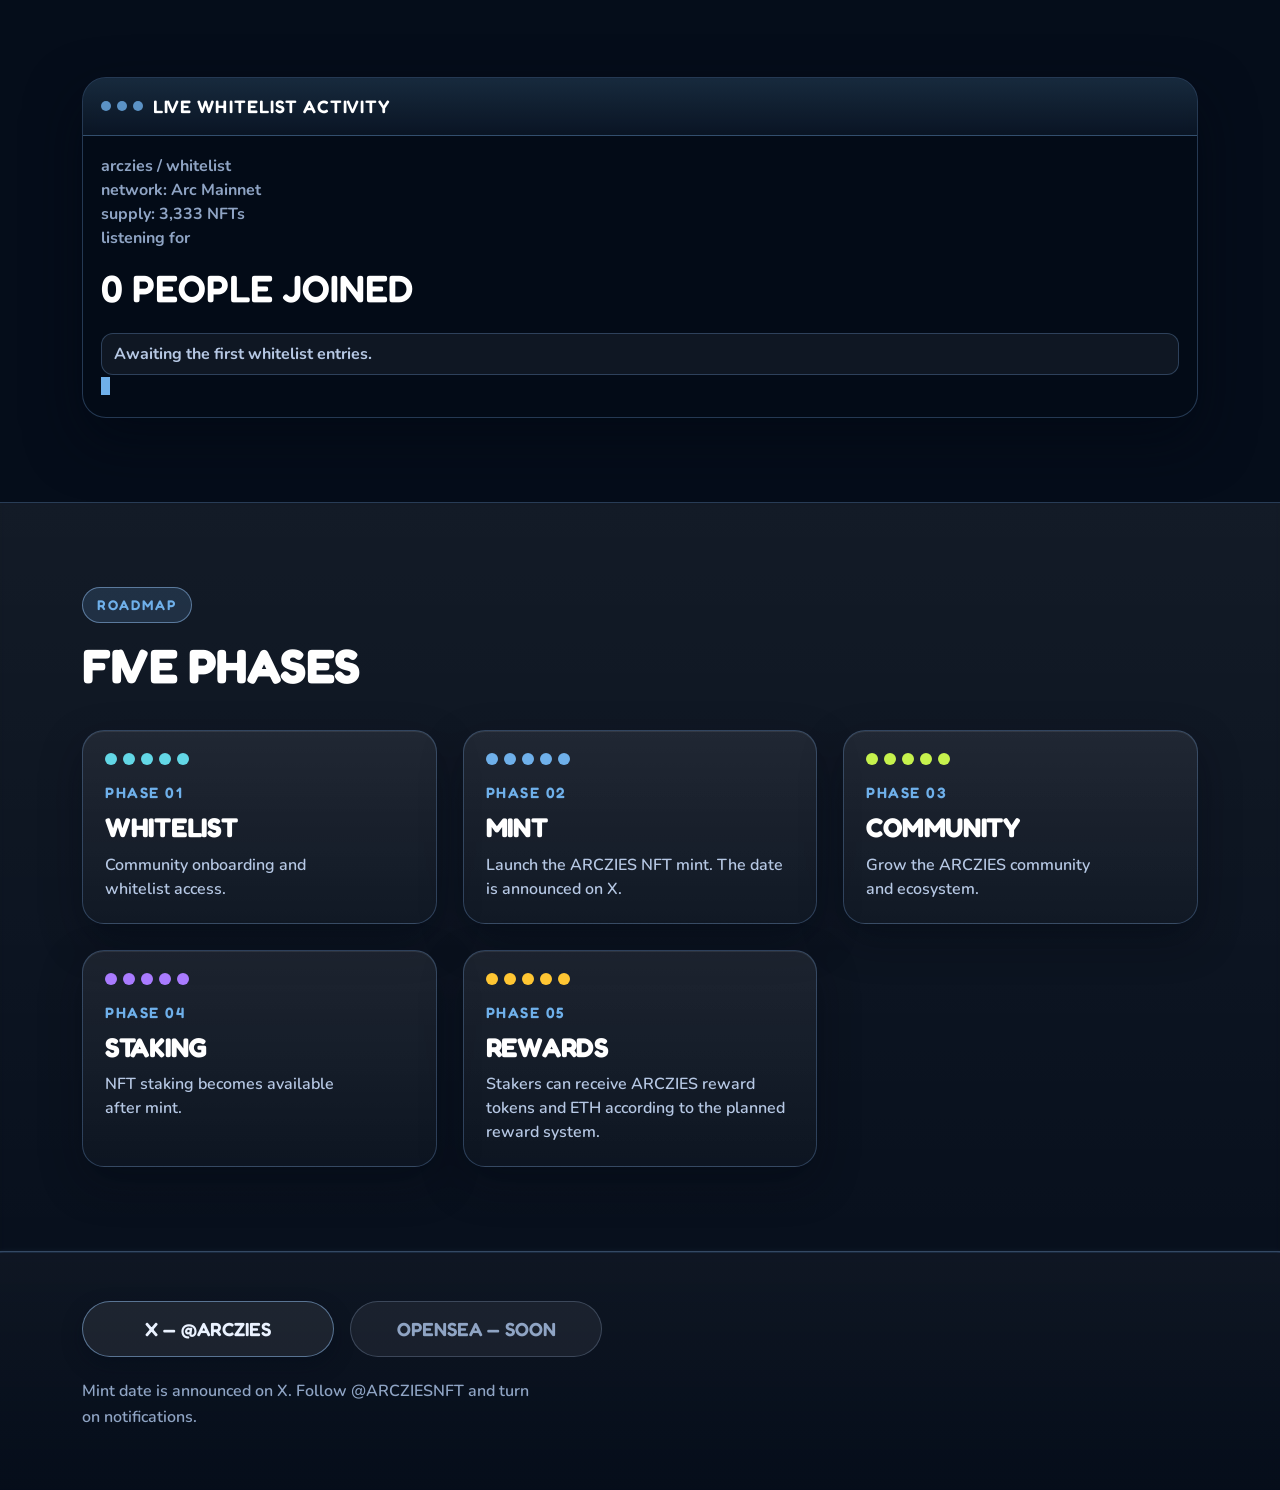
==== commit 743408ff: "Update footer note to reflect new username" ====
--- a/index.html
+++ b/index.html
@@ -152,7 +152,7 @@
       <a class="btn btn--ghost" data-link="x-profile" href="https://x.com/ARCZIES" target="_blank" rel="noopener">X — @ARCZIES</a>
       <a class="btn btn--ghost" data-link="opensea" href="#" role="button" aria-disabled="true">OPENSEA — SOON</a>
     </div>
-    <p class="footer__note">Mint date is announced on X. Follow @ARCZIES and turn on notifications.</p>
+    <p class="footer__note">Mint date is announced on X. Follow @ARCZIESNFT and turn on notifications.</p>
   </div>
 </footer>
 
